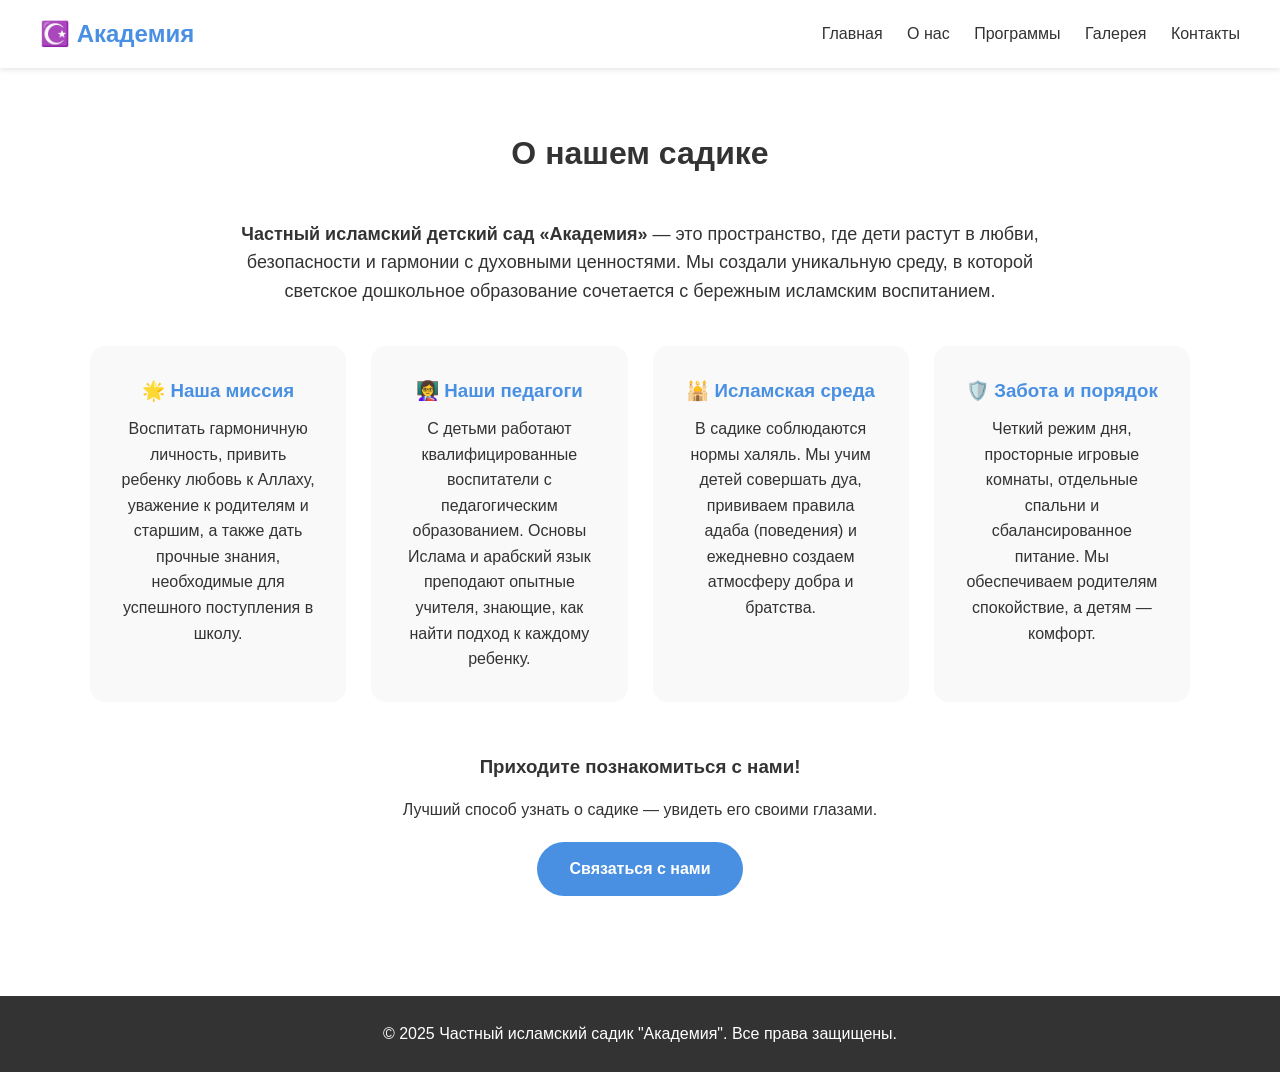
==== about.html @ e39f4258 "Create about.html" ====
<!DOCTYPE html>
<html lang="ru">
<head>
  <meta charset="UTF-8">
  <meta name="viewport" content="width=device-width, initial-scale=1.0">
  <title>О нас - Садик "Академия"</title>
  <link rel="stylesheet" href="css/style.css">
</head>
<body>
  <!-- Шапка сайта (такая же, как в index.html) -->
  <header>
    <div class="logo">☪️ Академия</div>
    <nav>
      <a href="index.html">Главная</a>
      <a href="about.html">О нас</a>
      <a href="programs.html">Программы</a>
      <a href="gallery.html">Галерея</a>
      <a href="contacts.html">Контакты</a>
    </nav>
  </header>

  <!-- Основной контент -->
  <section class="features">
    <h2>О нашем садике</h2>
    
    <div class="about-content">
      <p style="font-size: 18px; max-width: 800px; margin: 0 auto 40px auto; text-align: center;">
        <strong>Частный исламский детский сад «Академия»</strong> — это пространство, где дети растут в любви, безопасности и гармонии с духовными ценностями. Мы создали уникальную среду, в которой светское дошкольное образование сочетается с бережным исламским воспитанием.
      </p>

      <div class="cards">
        <!-- Карточка 1 -->
        <div class="card">
          <h3>🌟 Наша миссия</h3>
          <p>Воспитать гармоничную личность, привить ребенку любовь к Аллаху, уважение к родителям и старшим, а также дать прочные знания, необходимые для успешного поступления в школу.</p>
        </div>

        <!-- Карточка 2 -->
        <div class="card">
          <h3>👩‍🏫 Наши педагоги</h3>
          <p>С детьми работают квалифицированные воспитатели с педагогическим образованием. Основы Ислама и арабский язык преподают опытные учителя, знающие, как найти подход к каждому ребенку.</p>
        </div>

        <!-- Карточка 3 -->
        <div class="card">
          <h3>🕌 Исламская среда</h3>
          <p>В садике соблюдаются нормы халяль. Мы учим детей совершать дуа, прививаем правила адаба (поведения) и ежедневно создаем атмосферу добра и братства.</p>
        </div>

        <!-- Карточка 4 -->
        <div class="card">
          <h3>🛡️ Забота и порядок</h3>
          <p>Четкий режим дня, просторные игровые комнаты, отдельные спальни и сбалансированное питание. Мы обеспечиваем родителям спокойствие, а детям — комфорт.</p>
        </div>
      </div>
      
      <!-- Призыв к действию -->
      <div style="text-align: center; margin-top: 50px;">
        <h3 style="margin-bottom: 15px;">Приходите познакомиться с нами!</h3>
        <p style="margin-bottom: 20px;">Лучший способ узнать о садике — увидеть его своими глазами.</p>
        <a href="contacts.html" class="btn">Связаться с нами</a>
      </div>
    </div>
  </section>

  <!-- Подвал -->
  <footer>
    <p>© 2025 Частный исламский садик "Академия". Все права защищены.</p>
  </footer>
</body>
</html>
---- css/style.css ----
* { margin: 0; padding: 0; box-sizing: border-box; font-family: 'Segoe UI', sans-serif; }

body { color: #333; line-height: 1.6; }

header {
  display: flex; justify-content: space-between; align-items: center;
  padding: 15px 40px; background: #fff; box-shadow: 0 2px 5px rgba(0,0,0,0.1);
  position: sticky; top: 0; z-index: 100;
}

.logo { font-size: 24px; font-weight: bold; color: #4a90e2; }

nav a {
  margin-left: 20px; text-decoration: none; color: #333; font-weight: 500;
  transition: color 0.3s;
}
nav a:hover { color: #4a90e2; }

.hero {
  text-align: center; padding: 100px 20px;
  background: linear-gradient(135deg, #a8d8ff 0%, #ffe6a8 100%);
}
.hero h1 { font-size: 42px; margin-bottom: 20px; }
.hero p { font-size: 20px; margin-bottom: 30px; }

.btn {
  display: inline-block; padding: 14px 32px; background: #4a90e2; color: #fff;
  text-decoration: none; border-radius: 30px; font-weight: bold;
  transition: transform 0.2s;
}
.btn:hover { transform: scale(1.05); background: #357abd; }

.features { padding: 60px 40px; text-align: center; }
.features h2 { font-size: 32px; margin-bottom: 40px; }

.cards {
  display: grid; grid-template-columns: repeat(auto-fit, minmax(250px, 1fr));
  gap: 25px; max-width: 1100px; margin: 0 auto;
}
.card {
  padding: 30px; background: #f9f9f9; border-radius: 15px;
  transition: transform 0.3s, box-shadow 0.3s;
}
.card:hover { transform: translateY(-5px); box-shadow: 0 10px 25px rgba(0,0,0,0.1); }
.card h3 { margin-bottom: 10px; color: #4a90e2; }

footer {
  text-align: center; padding: 25px; background: #333; color: #fff; margin-top: 40px;
}

@media (max-width: 768px) {
  header { flex-direction: column; gap: 10px; padding: 15px; }
  nav a { margin: 0 8px; font-size: 14px; }
  .hero h1 { font-size: 28px; }
}
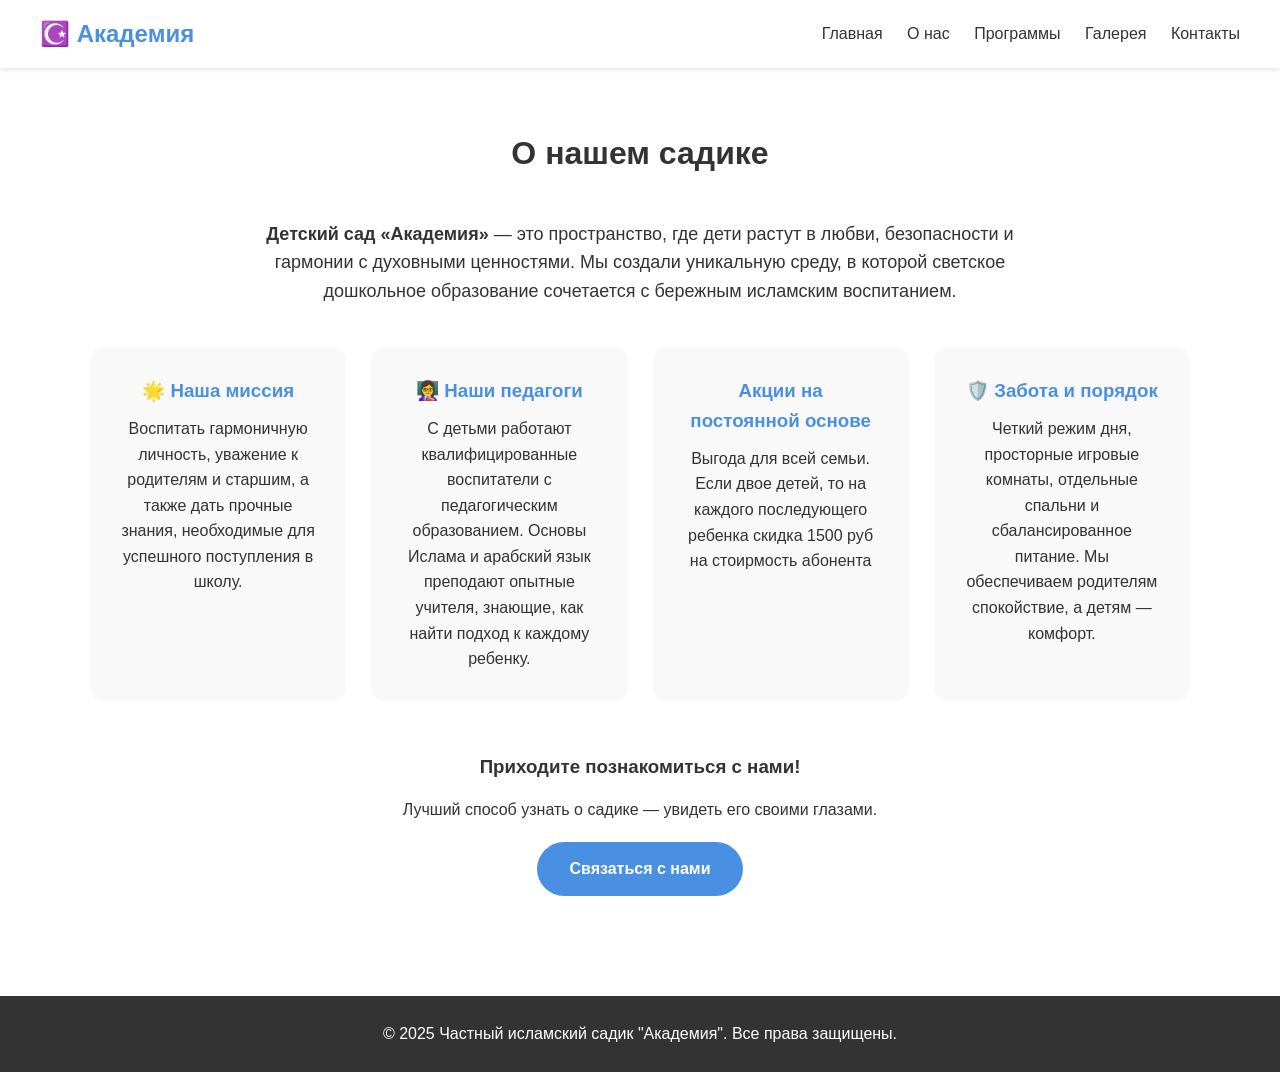
==== commit 6c7d01fe: "Update about.html" ====
--- a/about.html
+++ b/about.html
@@ -25,14 +25,14 @@
     
     <div class="about-content">
       <p style="font-size: 18px; max-width: 800px; margin: 0 auto 40px auto; text-align: center;">
-        <strong>Частный исламский детский сад «Академия»</strong> — это пространство, где дети растут в любви, безопасности и гармонии с духовными ценностями. Мы создали уникальную среду, в которой светское дошкольное образование сочетается с бережным исламским воспитанием.
+        <strong>Детский сад «Академия»</strong> — это пространство, где дети растут в любви, безопасности и гармонии с духовными ценностями. Мы создали уникальную среду, в которой светское дошкольное образование сочетается с бережным исламским воспитанием.
       </p>
 
       <div class="cards">
         <!-- Карточка 1 -->
         <div class="card">
           <h3>🌟 Наша миссия</h3>
-          <p>Воспитать гармоничную личность, привить ребенку любовь к Аллаху, уважение к родителям и старшим, а также дать прочные знания, необходимые для успешного поступления в школу.</p>
+          <p>Воспитать гармоничную личность, уважение к родителям и старшим, а также дать прочные знания, необходимые для успешного поступления в школу.</p>
         </div>
 
         <!-- Карточка 2 -->
@@ -43,8 +43,8 @@
 
         <!-- Карточка 3 -->
         <div class="card">
-          <h3>🕌 Исламская среда</h3>
-          <p>В садике соблюдаются нормы халяль. Мы учим детей совершать дуа, прививаем правила адаба (поведения) и ежедневно создаем атмосферу добра и братства.</p>
+          <h3>Акции на постоянной основе</h3>
+          <p>Выгода для всей семьи. Если двое детей, то на каждого последующего ребенка скидка 1500 руб на стоирмость абонента</p>
         </div>
 
         <!-- Карточка 4 -->
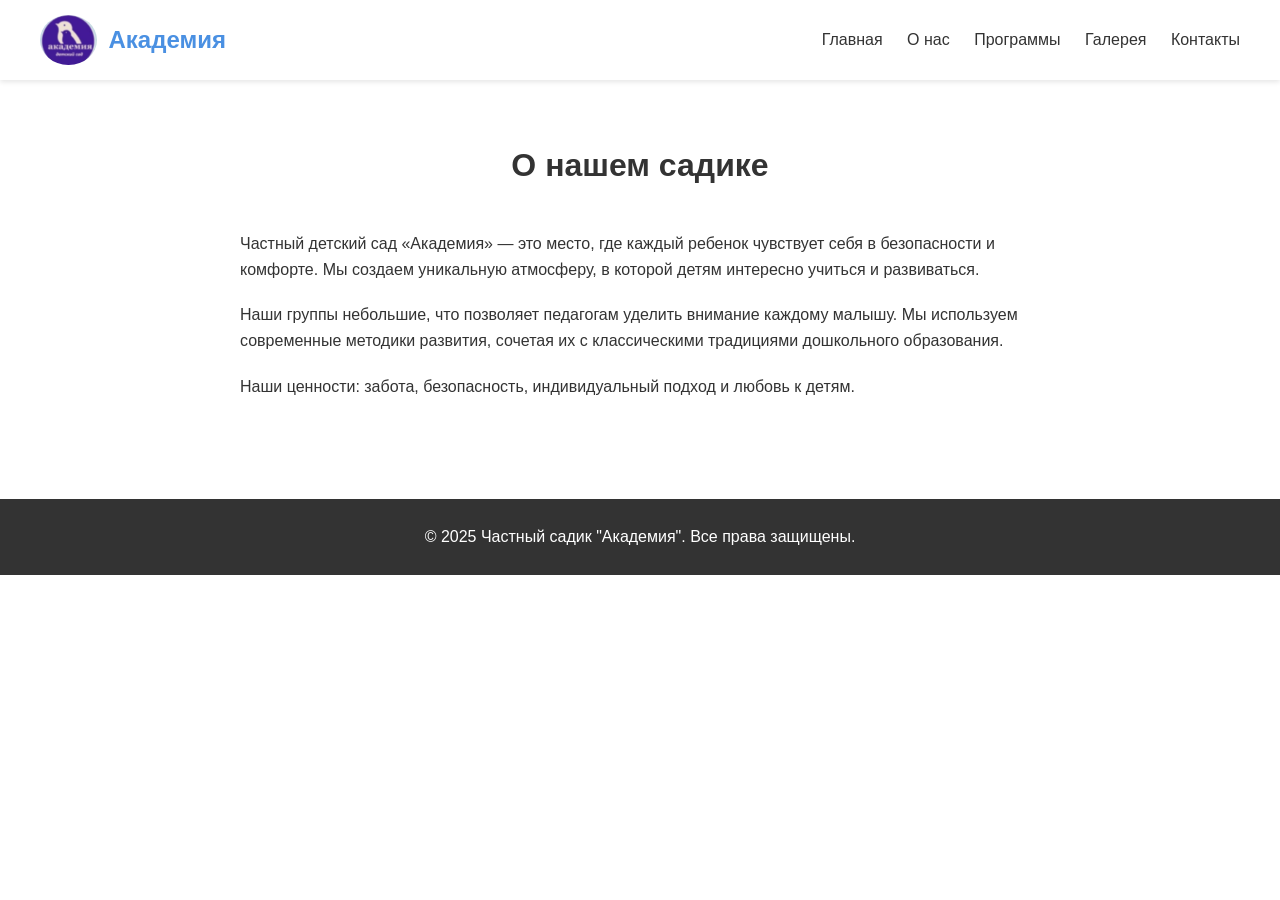
==== commit 1250293a: "Update about.html" ====
--- a/about.html
+++ b/about.html
@@ -3,13 +3,22 @@
 <head>
   <meta charset="UTF-8">
   <meta name="viewport" content="width=device-width, initial-scale=1.0">
-  <title>О нас - Садик "Академия"</title>
+  <title>О нас - Академия</title>
   <link rel="stylesheet" href="css/style.css">
+  <!-- Стили для логотипа -->
+  <style>
+    .logo { display: flex; align-items: center; gap: 12px; font-size: 24px; font-weight: bold; color: #4a90e2; }
+    .logo img { height: 50px; width: auto; border-radius: 50%; }
+  </style>
 </head>
 <body>
-  <!-- Шапка сайта (такая же, как в index.html) -->
   <header>
-    <div class="logo">☪️ Академия</div>
+    <!-- Блок с логотипом -->
+    <div class="logo">
+      <img src="logo.png" alt="Логотип Академия">
+      <span>Академия</span>
+    </div>
+    
     <nav>
       <a href="index.html">Главная</a>
       <a href="about.html">О нас</a>
@@ -19,53 +28,17 @@
     </nav>
   </header>
 
-  <!-- Основной контент -->
   <section class="features">
     <h2>О нашем садике</h2>
-    
-    <div class="about-content">
-      <p style="font-size: 18px; max-width: 800px; margin: 0 auto 40px auto; text-align: center;">
-        <strong>Детский сад «Академия»</strong> — это пространство, где дети растут в любви, безопасности и гармонии с духовными ценностями. Мы создали уникальную среду, в которой светское дошкольное образование сочетается с бережным исламским воспитанием.
-      </p>
-
-      <div class="cards">
-        <!-- Карточка 1 -->
-        <div class="card">
-          <h3>🌟 Наша миссия</h3>
-          <p>Воспитать гармоничную личность, уважение к родителям и старшим, а также дать прочные знания, необходимые для успешного поступления в школу.</p>
-        </div>
-
-        <!-- Карточка 2 -->
-        <div class="card">
-          <h3>👩‍🏫 Наши педагоги</h3>
-          <p>С детьми работают квалифицированные воспитатели с педагогическим образованием. Основы Ислама и арабский язык преподают опытные учителя, знающие, как найти подход к каждому ребенку.</p>
-        </div>
-
-        <!-- Карточка 3 -->
-        <div class="card">
-          <h3>Акции на постоянной основе</h3>
-          <p>Выгода для всей семьи. Если двое детей, то на каждого последующего ребенка скидка 1500 руб на стоирмость абонента</p>
-        </div>
-
-        <!-- Карточка 4 -->
-        <div class="card">
-          <h3>🛡️ Забота и порядок</h3>
-          <p>Четкий режим дня, просторные игровые комнаты, отдельные спальни и сбалансированное питание. Мы обеспечиваем родителям спокойствие, а детям — комфорт.</p>
-        </div>
-      </div>
-      
-      <!-- Призыв к действию -->
-      <div style="text-align: center; margin-top: 50px;">
-        <h3 style="margin-bottom: 15px;">Приходите познакомиться с нами!</h3>
-        <p style="margin-bottom: 20px;">Лучший способ узнать о садике — увидеть его своими глазами.</p>
-        <a href="contacts.html" class="btn">Связаться с нами</a>
-      </div>
+    <div style="max-width: 800px; margin: 0 auto; text-align: left;">
+      <p style="margin-bottom: 20px;">Частный детский сад «Академия» — это место, где каждый ребенок чувствует себя в безопасности и комфорте. Мы создаем уникальную атмосферу, в которой детям интересно учиться и развиваться.</p>
+      <p style="margin-bottom: 20px;">Наши группы небольшие, что позволяет педагогам уделить внимание каждому малышу. Мы используем современные методики развития, сочетая их с классическими традициями дошкольного образования.</p>
+      <p>Наши ценности: забота, безопасность, индивидуальный подход и любовь к детям.</p>
     </div>
   </section>
 
-  <!-- Подвал -->
   <footer>
-    <p>© 2025 Частный исламский садик "Академия". Все права защищены.</p>
+    <p>© 2025 Частный садик "Академия". Все права защищены.</p>
   </footer>
 </body>
 </html>
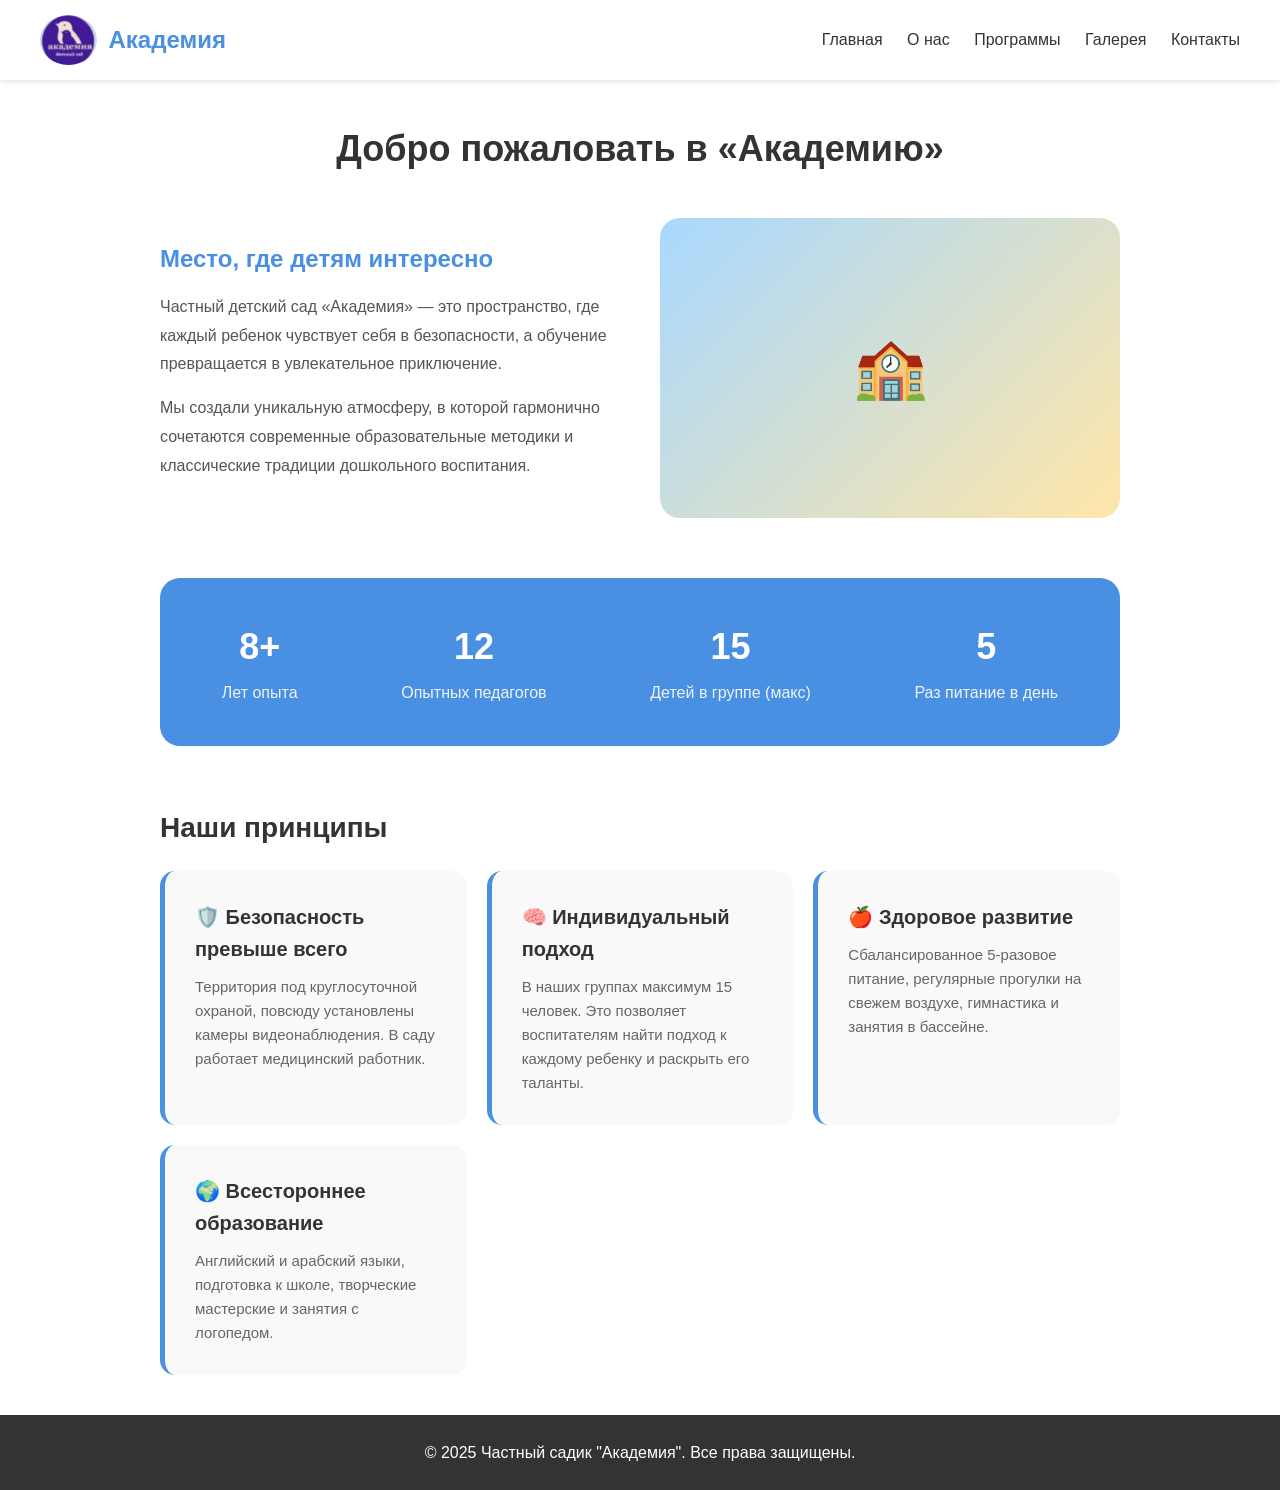
==== commit 1f09eeaf: "Update about.html" ====
--- a/about.html
+++ b/about.html
@@ -5,15 +5,123 @@
   <meta name="viewport" content="width=device-width, initial-scale=1.0">
   <title>О нас - Академия</title>
   <link rel="stylesheet" href="css/style.css">
-  <!-- Стили для логотипа -->
+  
   <style>
+    /* Стили для логотипа */
     .logo { display: flex; align-items: center; gap: 12px; font-size: 24px; font-weight: bold; color: #4a90e2; }
     .logo img { height: 50px; width: auto; border-radius: 50%; }
+
+    /* Новые стили для страницы "О нас" */
+    .about-section {
+      max-width: 1000px;
+      margin: 40px auto;
+      padding: 0 20px;
+    }
+    
+    .about-title {
+      text-align: center;
+      font-size: 36px;
+      color: #333;
+      margin-bottom: 40px;
+    }
+
+    /* Блок с текстом и картинкой (две колонки) */
+    .about-grid {
+      display: grid;
+      grid-template-columns: 1fr 1fr;
+      gap: 40px;
+      align-items: center;
+      margin-bottom: 60px;
+    }
+
+    .about-text h3 {
+      font-size: 24px;
+      color: #4a90e2;
+      margin-bottom: 15px;
+    }
+
+    .about-text p {
+      font-size: 16px;
+      color: #555;
+      margin-bottom: 15px;
+      line-height: 1.8;
+    }
+
+    /* Заглушка вместо фото (если добавите фото садика, вставьте его сюда) */
+    .about-image {
+      background: linear-gradient(135deg, #a8d8ff 0%, #ffe6a8 100%);
+      height: 300px;
+      border-radius: 20px;
+      display: flex;
+      align-items: center;
+      justify-content: center;
+      font-size: 60px;
+    }
+
+    /* Блок с цифрами (статистика) */
+    .stats {
+      display: flex;
+      justify-content: space-around;
+      background: #4a90e2;
+      color: white;
+      padding: 40px 20px;
+      border-radius: 20px;
+      margin-bottom: 60px;
+      text-align: center;
+      flex-wrap: wrap;
+      gap: 20px;
+    }
+
+    .stat-item h4 {
+      font-size: 36px;
+      margin-bottom: 5px;
+    }
+
+    .stat-item p {
+      font-size: 16px;
+      opacity: 0.9;
+    }
+
+    /* Сетка с преимуществами */
+    .values-grid {
+      display: grid;
+      grid-template-columns: repeat(auto-fit, minmax(280px, 1fr));
+      gap: 20px;
+    }
+
+    .value-card {
+      background: #f9f9f9;
+      padding: 30px;
+      border-radius: 15px;
+      border-left: 5px solid #4a90e2;
+      transition: transform 0.3s;
+    }
+
+    .value-card:hover {
+      transform: translateY(-5px);
+      box-shadow: 0 10px 20px rgba(0,0,0,0.05);
+    }
+
+    .value-card h3 {
+      font-size: 20px;
+      margin-bottom: 10px;
+      color: #333;
+    }
+
+    .value-card p {
+      color: #666;
+      font-size: 15px;
+    }
+
+    /* Адаптив для телефонов */
+    @media (max-width: 768px) {
+      .about-grid { grid-template-columns: 1fr; }
+      .stats { flex-direction: column; }
+    }
   </style>
 </head>
 <body>
   <header>
-    <!-- Блок с логотипом -->
     <div class="logo">
       <img src="logo.png" alt="Логотип Академия">
       <span>Академия</span>
@@ -28,12 +136,60 @@
     </nav>
   </header>
 
-  <section class="features">
-    <h2>О нашем садике</h2>
-    <div style="max-width: 800px; margin: 0 auto; text-align: left;">
-      <p style="margin-bottom: 20px;">Частный детский сад «Академия» — это место, где каждый ребенок чувствует себя в безопасности и комфорте. Мы создаем уникальную атмосферу, в которой детям интересно учиться и развиваться.</p>
-      <p style="margin-bottom: 20px;">Наши группы небольшие, что позволяет педагогам уделить внимание каждому малышу. Мы используем современные методики развития, сочетая их с классическими традициями дошкольного образования.</p>
-      <p>Наши ценности: забота, безопасность, индивидуальный подход и любовь к детям.</p>
+  <section class="about-section">
+    <h2 class="about-title">Добро пожаловать в «Академию»</h2>
+
+    <!-- Блок 1: Текст + Картинка -->
+    <div class="about-grid">
+      <div class="about-text">
+        <h3>Место, где детям интересно</h3>
+        <p>Частный детский сад «Академия» — это пространство, где каждый ребенок чувствует себя в безопасности, а обучение превращается в увлекательное приключение.</p>
+        <p>Мы создали уникальную атмосферу, в которой гармонично сочетаются современные образовательные методики и классические традиции дошкольного воспитания.</p>
+      </div>
+      <div class="about-image">
+        🏫 <!-- Сюда можно вставить фото садика: <img src="sadik.jpg" style="width:100%; height:100%; object-fit:cover; border-radius:20px;"> -->
+      </div>
+    </div>
+
+    <!-- Блок 2: Цифры и факты -->
+    <div class="stats">
+      <div class="stat-item">
+        <h4>8+</h4>
+        <p>Лет опыта</p>
+      </div>
+      <div class="stat-item">
+        <h4>12</h4>
+        <p>Опытных педагогов</p>
+      </div>
+      <div class="stat-item">
+        <h4>15</h4>
+        <p>Детей в группе (макс)</p>
+      </div>
+      <div class="stat-item">
+        <h4>5</h4>
+        <p>Раз питание в день</p>
+      </div>
+    </div>
+
+    <!-- Блок 3: Наши принципы -->
+    <h2 class="about-title" style="font-size: 28px; text-align: left; margin-bottom: 20px;">Наши принципы</h2>
+    <div class="values-grid">
+      <div class="value-card">
+        <h3>🛡️ Безопасность превыше всего</h3>
+        <p>Территория под круглосуточной охраной, повсюду установлены камеры видеонаблюдения. В саду работает медицинский работник.</p>
+      </div>
+      <div class="value-card">
+        <h3>🧠 Индивидуальный подход</h3>
+        <p>В наших группах максимум 15 человек. Это позволяет воспитателям найти подход к каждому ребенку и раскрыть его таланты.</p>
+      </div>
+      <div class="value-card">
+        <h3>🍎 Здоровое развитие</h3>
+        <p>Сбалансированное 5-разовое питание, регулярные прогулки на свежем воздухе, гимнастика и занятия в бассейне.</p>
+      </div>
+      <div class="value-card">
+        <h3>🌍 Всестороннее образование</h3>
+        <p>Английский и арабский языки, подготовка к школе, творческие мастерские и занятия с логопедом.</p>
+      </div>
     </div>
   </section>
 
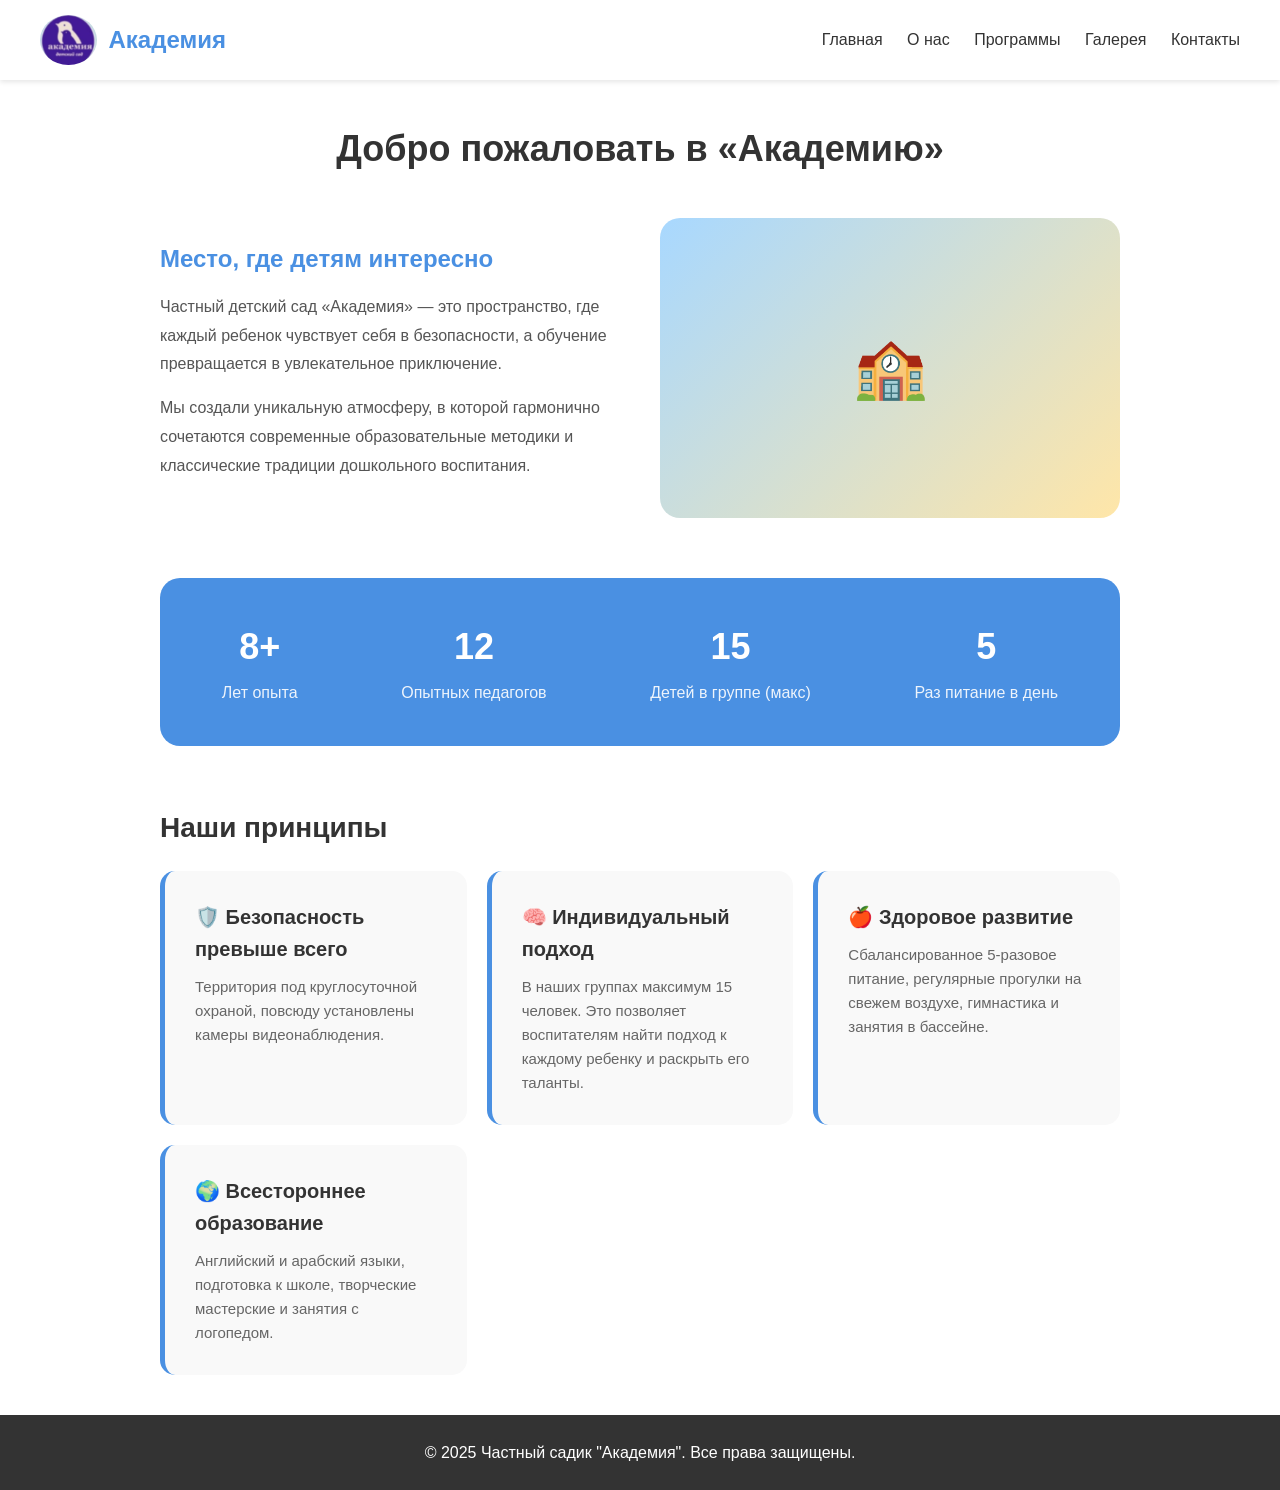
==== commit cac25db0: "Update about.html" ====
--- a/about.html
+++ b/about.html
@@ -176,7 +176,7 @@
     <div class="values-grid">
       <div class="value-card">
         <h3>🛡️ Безопасность превыше всего</h3>
-        <p>Территория под круглосуточной охраной, повсюду установлены камеры видеонаблюдения. В саду работает медицинский работник.</p>
+        <p>Территория под круглосуточной охраной, повсюду установлены камеры видеонаблюдения.</p>
       </div>
       <div class="value-card">
         <h3>🧠 Индивидуальный подход</h3>
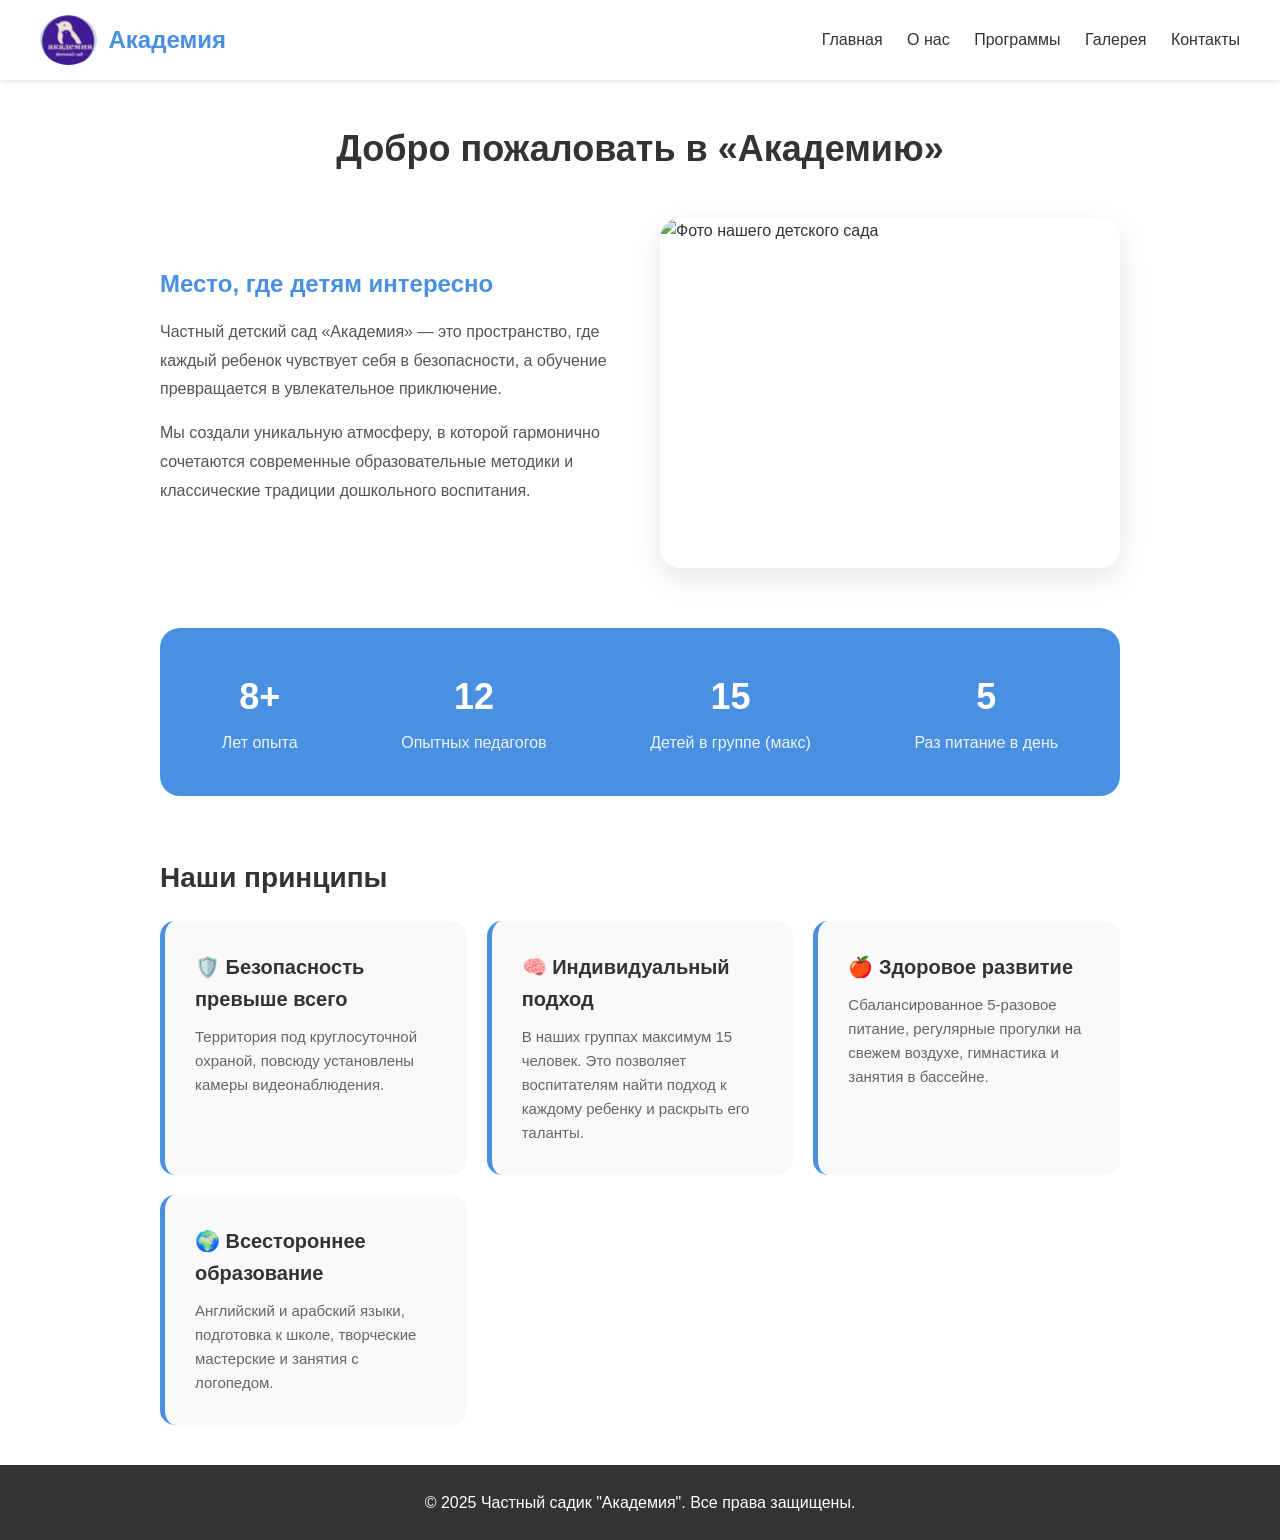
==== commit 8def0ab4: "Update about.html" ====
--- a/about.html
+++ b/about.html
@@ -47,15 +47,18 @@
       line-height: 1.8;
     }
 
-    /* Заглушка вместо фото (если добавите фото садика, вставьте его сюда) */
+    /* Стили для блока с вашей картинкой */
     .about-image {
-      background: linear-gradient(135deg, #a8d8ff 0%, #ffe6a8 100%);
-      height: 300px;
+      height: 350px; /* Высота картинки */
       border-radius: 20px;
-      display: flex;
-      align-items: center;
-      justify-content: center;
-      font-size: 60px;
+      overflow: hidden; /* Чтобы картинка не вылезала за скругленные углы */
+      box-shadow: 0 10px 30px rgba(0,0,0,0.1); /* Красивая тень */
+    }
+
+    .about-image img {
+      width: 100%;
+      height: 100%;
+      object-fit: cover; /* Картинка заполнит блок, не искажаясь */
     }
 
     /* Блок с цифрами (статистика) */
@@ -139,15 +142,17 @@
   <section class="about-section">
     <h2 class="about-title">Добро пожаловать в «Академию»</h2>
 
-    <!-- Блок 1: Текст + Картинка -->
+    <!-- Блок 1: Текст + ВАША КАРТИНКА -->
     <div class="about-grid">
       <div class="about-text">
         <h3>Место, где детям интересно</h3>
         <p>Частный детский сад «Академия» — это пространство, где каждый ребенок чувствует себя в безопасности, а обучение превращается в увлекательное приключение.</p>
         <p>Мы создали уникальную атмосферу, в которой гармонично сочетаются современные образовательные методики и классические традиции дошкольного воспитания.</p>
       </div>
+      
+      <!-- Вот здесь мы вставили вашу фотографию saddd.png -->
       <div class="about-image">
-        🏫 <!-- Сюда можно вставить фото садика: <img src="sadik.jpg" style="width:100%; height:100%; object-fit:cover; border-radius:20px;"> -->
+        <img src="saddd.png" alt="Фото нашего детского сада">
       </div>
     </div>
 
